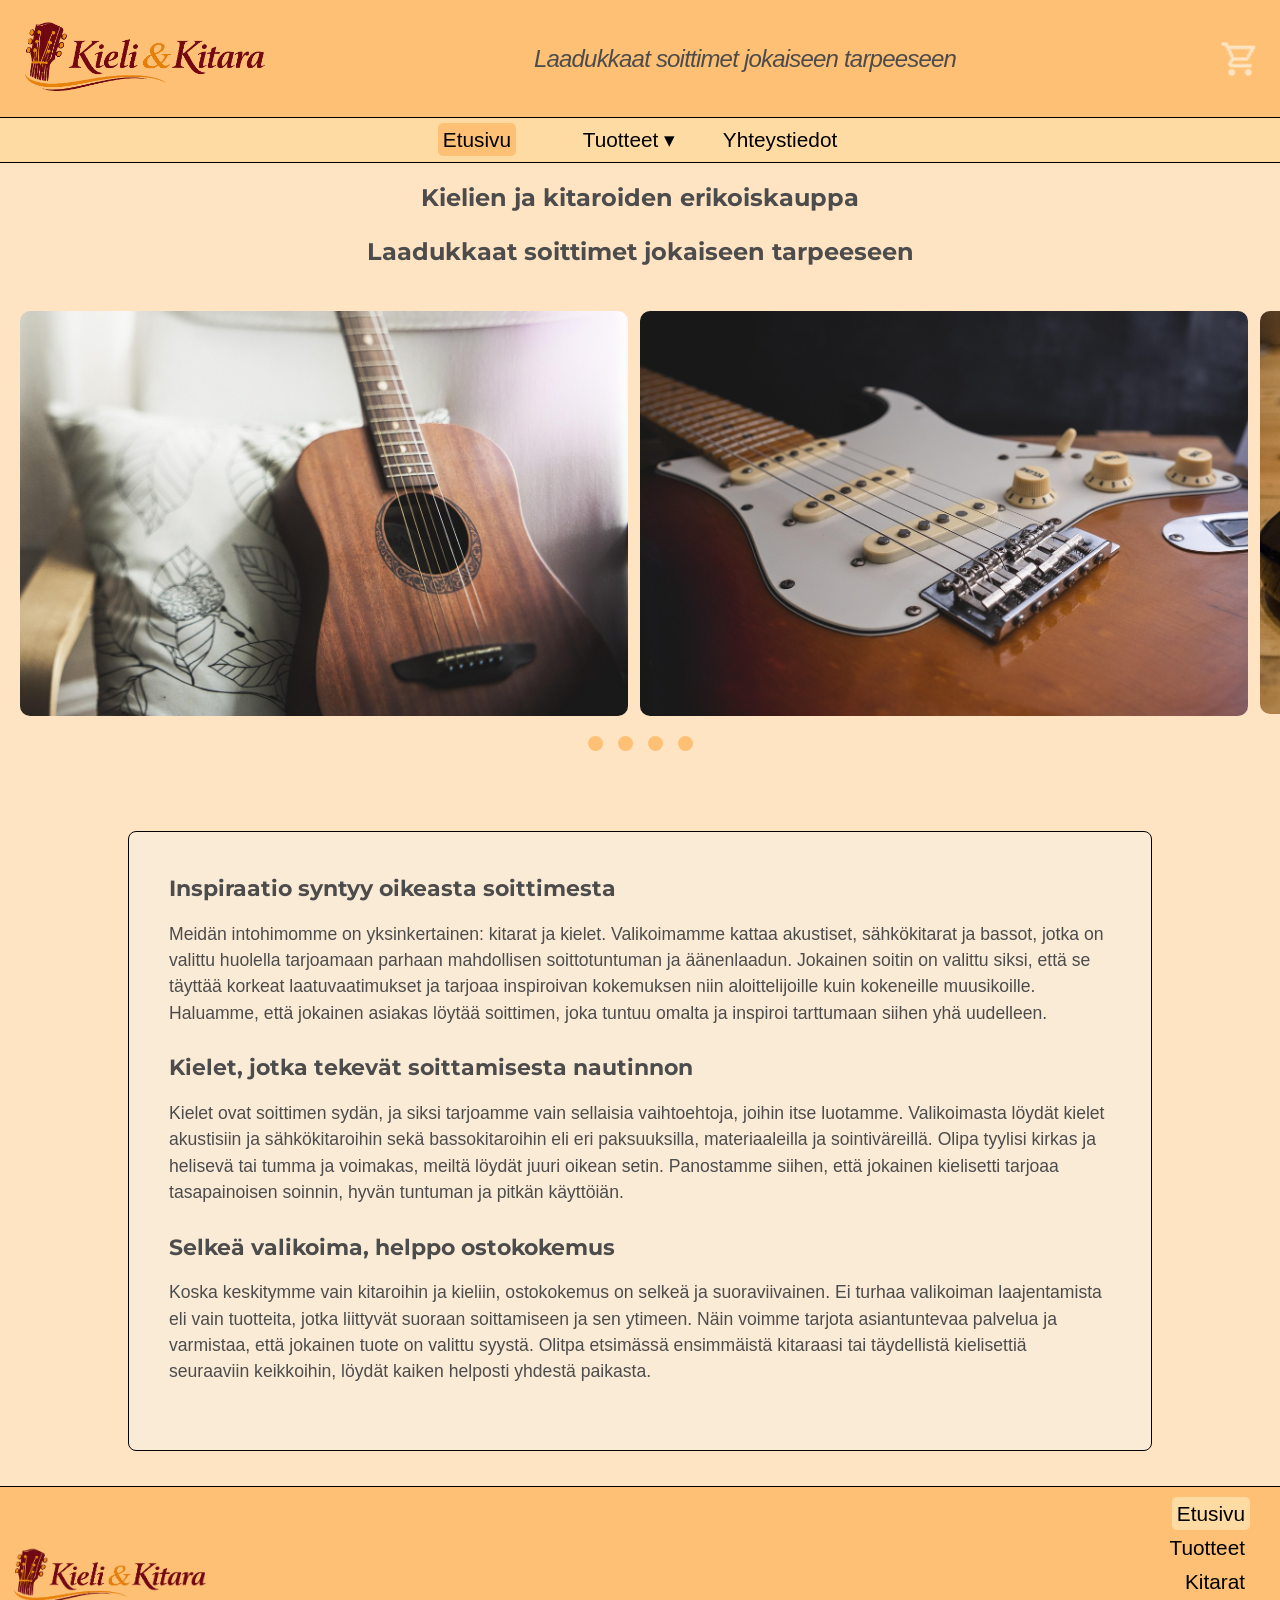
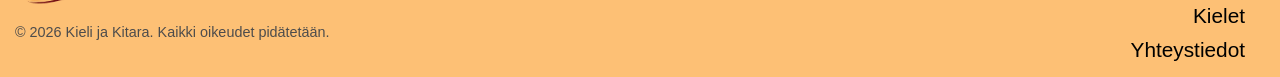
==== index.html @ bd0c3da6 "Lisätty ostoskorin kuva" ====
<!DOCTYPE html>
<html lang="fi">

<head>
    <meta charset="UTF-8">
    <meta name="viewport" content="width=device-width, initial-scale=1.0">
    <link href="css/styles.css" rel="stylesheet">
    <link href="https://fonts.googleapis.com/css2?family=Montserrat:ital,wght@0,100..900;1,100..900&display=swap"
        rel="stylesheet">
    <link rel="icon" href="images/favicon.ico" type="images/svg+xml">
    <title>Tervetuloa Kieli ja Kitara verkkokauppaan!</title>
</head>

<body>
    <div class="container">

        <!-- HEADER-->
        <header class="header">
            <a href="index.html">
                <img class="logo" src="images/logo.png" alt="logossa virityskoneisto sekä teksti kieli ja kitara">
            </a>
            <p class="logo-txt">Laadukkaat soittimet jokaiseen tarpeeseen</p>

            <!-- OSTOSKORIN KUVA -->
            <a href="#" class="cart-btn">
                <img src="images/shoppingCart.png" alt="Ostoskärryjen kuva" width="50px" height="50px">
            </a>

        </header>

        <!-- NAVIGATION-->
        <nav class="nav">
            <ul>
                <li><a href="index.html" class="active">Etusivu</a></li>

                <!-- DROPDOWN VALIKKO-->
                <li class="dropdown">
                    <a href="tuotteet.html">Tuotteet &#9662;</a>

                    <ul class="dropdown-menu">
                        <li><a href="kitarat.html">Kitarat</a></li>
                        <li><a href="kielet.html">Kielet</a></li>
                    </ul>
                </li>
                <!-- DROPDOWN VALIKKO PÄÄTTYY-->

                <li><a href="yhteys.html">Yhteystiedot</a></li>
            </ul>
        </nav>

        <!-- SISÄLTÖALUE-->
        <main class="main">
            <section class="otsikot"> <!--Tervehdys teksti-->
                <h1>Kielien ja kitaroiden erikoiskauppa</h1>
                <h2>Laadukkaat soittimet jokaiseen tarpeeseen</h2>
            </section>

            <!-- KARUSELLI -->
            <section class="carousel-container">

                <input type="radio" name="slider" id="slide1" checked>
                <input type="radio" name="slider" id="slide2">
                <input type="radio" name="slider" id="slide3">
                <input type="radio" name="slider" id="slide4">

                <div class="carousel">
                    <figure class="carousel-card">
                        <img src="images/acoustic.jpg" alt="Akustinen kitara">
                    </figure>

                    <figure class="carousel-card">
                        <img src="images/electric.jpg" alt="Sähkökitara">
                    </figure>

                    <figure class="carousel-card">
                        <img src="images/bass.jpg" alt="Bassokitara">
                    </figure>

                    <figure class="carousel-card">
                        <img src="images/electric2.jpg" alt="Bassokitara">
                    </figure>

                    <figure class="carousel-card">
                        <img src="images/electric3.jpg" alt="Bassokitara">
                    </figure>
                </div>

                <nav class="carousel-nav">
                    <label for="slide1"></label>
                    <label for="slide2"></label>
                    <label for="slide3"></label>
                    <label for="slide4"></label>
                </nav>

            </section>
            <!-- KARUSELLI PÄÄTTYY -->


            <article class="tekstit">
                <h3>Inspiraatio syntyy oikeasta soittimesta</h3>
                <p>
                    Meidän intohimomme on yksinkertainen: kitarat ja kielet. Valikoimamme kattaa akustiset, sähkökitarat
                    ja
                    bassot, jotka on valittu huolella tarjoamaan parhaan mahdollisen soittotuntuman ja äänenlaadun.
                    Jokainen
                    soitin on valittu siksi, että se täyttää korkeat laatuvaatimukset ja tarjoaa inspiroivan kokemuksen
                    niin
                    aloittelijoille kuin kokeneille muusikoille. Haluamme, että jokainen asiakas löytää soittimen, joka
                    tuntuu omalta ja
                    inspiroi tarttumaan siihen yhä uudelleen.
                </p>
                <h3>Kielet, jotka tekevät soittamisesta nautinnon</h3>
                <p>Kielet ovat soittimen sydän, ja siksi tarjoamme vain sellaisia vaihtoehtoja, joihin itse luotamme.
                    Valikoimasta löydät kielet akustisiin ja sähkökitaroihin sekä bassokitaroihin eli eri paksuuksilla,
                    materiaaleilla ja
                    sointiväreillä. Olipa tyylisi kirkas ja helisevä tai tumma ja voimakas, meiltä löydät juuri oikean
                    setin. Panostamme siihen, että jokainen kielisetti tarjoaa tasapainoisen soinnin, hyvän tuntuman ja
                    pitkän
                    käyttöiän.
                </p>
                <h3>Selkeä valikoima, helppo ostokokemus</h3>
                <p> Koska keskitymme vain kitaroihin ja kieliin, ostokokemus on selkeä ja suoraviivainen. Ei turhaa
                    valikoiman
                    laajentamista eli vain tuotteita, jotka liittyvät suoraan soittamiseen ja sen ytimeen. Näin voimme
                    tarjota
                    asiantuntevaa palvelua ja varmistaa, että jokainen tuote on valittu syystä. Olitpa etsimässä
                    ensimmäistä
                    kitaraasi tai täydellistä kielisettiä seuraaviin keikkoihin, löydät kaiken helposti yhdestä
                    paikasta.
                </p>
            </article>
            <!-- TEKSTISISÄLTÖ PÄÄTTYY -->

        </main>

        <!-- FOOTERI -->
        <footer class="footer"> <!--Footeri-->
            <div class="footer-left">
                <a href="index.html">
                    <img class="footer-logo" src="images/logo.png"
                        alt="logossa virityskoneisto sekä teksti kieli ja kitara">
                </a>
                <p class="copyright">© 2026 Kieli ja Kitara. Kaikki oikeudet pidätetään.</p>
            </div>

            <!-- NAVIGOINTI -->
            <nav class="footer-nav"> <!--Navigointi linkit-->
                <ul>
                    <li><a href="index.html" class="active">Etusivu</a></li>
                    <li><a href="tuotteet.html">Tuotteet</a></li>
                    <li><a href="kitarat.html">Kitarat</a></li>
                    <li><a href="kielet.html">Kielet</a></li>
                    <li><a href="yhteys.html">Yhteystiedot</a></li>
                </ul>
            </nav>
        </footer>
        <!-- FOOTERI PÄÄTTYY-->

    </div>
</body>

</html>
---- css/styles.css ----
/*====================*/
/* PERUSASETUKSET     */
/*====================*/

/* Nollataan selaimen oletusmarginaalit ja täytteet
   sekä otetaan käyttöön border-box */
* {
    box-sizing: border-box;
    margin: 0;
    padding: 0;

    /*SISÄLLÖN YLIVUODON DEBUGGAUS ALLA*/
    /*outline: 1px solid red;*/
}

/* Sivuston yleiset fontti- ja väriasetukset */
body {
    font-family: Arial, Helvetica, sans-serif;
    background-color: bisque;
    color: rgb(77, 76, 76);

}

/*====================*/
/* CONTAINER          */
/*====================*/

/* Sivun pääasettelu Gridillä */
.container {
    background-color: bisque;
    width: 100%;
    max-width: 100%;
    margin: 0;
    padding: 0;

    /* Header, navigaatio, sisältö ja footer */
    display: grid;
    grid-template-columns: 1fr;
    grid-template-rows: auto auto 1fr auto;
    grid-template-areas:
        "header"
        "nav"
        "main"
        "footer";
    min-height: 100vh;
    /* Sivu täyttää vähintään koko selainikkunan korkeuden */
}


/*====================*/
/* HEADER             */
/*====================*/

/* Headerin sisältö jaetaan kolmeen osaan:
   logo, otsikko ja mahdollinen oikean reunan sisältö */
.header {
    grid-area: header;
    /*GRID AREA NAME*/
    display: grid;
    grid-template-columns: auto 1fr auto;
    align-items: center;
    padding: 20px;
    background-color: rgb(253, 192, 117);
    border-bottom: 1px solid black;
    gap: 20px;
}


/* Logon koko mukautuu näytön mukaan */
.logo {
    width: 100%;
    max-width: 250px;
    height: auto;
}

/* Headerin logotekstin ulkoasu */
.logo-txt {
    font-size: 1.5rem;
    font-style: italic;
    letter-spacing: -0.05rem;
    color: rgb(77, 76, 76);
    text-decoration: none;
    text-align: center;
}

/* Ostoskori */
.cart-btn{
    justify-self: end;
}

/* Kuvan asetukset */
.cart-btn img{
    width: 40px;
    height: auto;
    display: block;
}

/* Hover toiminto kuvalle */
.cart-btn:hover img{
    transform: scale(1.1);
}


/*====================*/
/* NAVIGAATIO         */
/*====================*/

/* Sivuston päävalikko */
.nav {
    grid-area: nav;
    /*GRID AREA NAME*/
    background-color: rgb(255, 219, 164);
    border-bottom: 1px solid black;
    padding: 10px 0;
    margin-bottom: 20px;
}

/* Linkit järjestetään automaattisesti näytön leveyden mukaan */
.nav>ul {
    display: grid;
    grid-template-columns: repeat(auto-fit, minmax(120px, auto));
    gap: 20px;
    list-style: none;
    justify-content: center;
}

/* Linkkien perusmuotoilu */
.nav a {
    color: black;
    text-decoration: none;
    font-size: 1.3rem;
    padding: 5px;
}

/* Linkin hover-efekti */
.nav a:hover {
    background-color: rgb(253, 192, 117);
    color: black;
}

/* Korostaa aktiivisen sivun valikossa */
nav a.active {
    background-color: rgb(253, 192, 117);
    border-radius: 5px;
}



/*====================*/
/* DROPDOWN-VALIKKO   */
/*====================*/

/* Toimii alasvetovalikon ankkurielementtinä */
.dropdown {
    position: relative;
}

/* Alasvetovalikko on oletuksena piilotettu */
.dropdown-menu {
    display: none;
    position: absolute;
    top: 100%;
    left: 0;
    min-width: 150px;
    background-color: rgb(255, 219, 164);
    padding: 0;
    z-index: 1000;
}

/* Näytetään valikko hiiren ollessa päävalikon kohdalla */
.dropdown:hover .dropdown-menu {
    display: block;
}

/* Poistetaan listamerkit */
.dropdown-menu li {
    list-style: none;
}

/* Pudotusvalikon linkit */
.dropdown-menu a {
    display: block;
    padding: 10px;
}

/* Hover-efekti pudotusvalikon linkeille */
.dropdown-menu a:hover {
    background-color: rgb(253, 192, 117);
    color: black;
}


/*====================*/
/* OTSIKOT            */
/*====================*/

h1 {
    margin-bottom: 25px;
    font-family: "Montserrat", sans-serif;
}

h2 {
    margin-bottom: 25px;
    font-family: "Montserrat", sans-serif;
}

h3 {
    margin-bottom: 15px;
    font-family: "Montserrat", sans-serif;
}

/*====================*/
/* KARUSELLI          */
/*====================*/

/* Karusellin ulompi säiliö */
.carousel-container {
    position: relative;
    width: 100%;
    overflow: hidden;
    margin-bottom: 60px;
    padding: 20px;
}

/* Piilotetaan radionapit */
.carousel-container input {
    display: none;
}

/* Karusellin kuvat asetellaan vierekkäin. Tässä käytössä Flex*/
.carousel {
    display: flex;
    width: 250%;
    transition: transform 0.5s ease;
}

/* Yksittäinen karusellikortti */
.carousel-card {
    width: 20%;
    flex-shrink: 0;
}

/* Karusellin kuvat */
.carousel-card img {
    width: 98%;
    display: block;
    border-radius: 10px;
}

/* Kuvanvaihto radionappien avulla */
#slide1:checked~.carousel {
    transform: translateX(0%);
}

#slide2:checked~.carousel {
    transform: translateX(-20%);
}

#slide3:checked~.carousel {
    transform: translateX(-40%);
}

#slide4:checked~.carousel {
    transform: translateX(-60%);
}

/* Karusellin navigointipisteet */
.carousel-nav {
    display: flex;
    justify-content: center;
    gap: 15px;
    margin-top: 20px;
}

/* Navigointipainikkeet */
.carousel-nav label {
    width: 15px;
    height: 15px;
    border-radius: 50%;
    background: rgb(253, 192, 117);
    cursor: pointer;
    transition: 0.3s;
}

/* Hover-efekti navigointipisteille */
.carousel-nav label:hover {
    background: orange;
    transform: scale(1.2);
}




/*====================*/
/* SISÄLTÖTEKSTIT     */
/*====================*/

/* Keskittää otsikot */
.otsikot {
    text-align: center;
}

/* Tekstisisällön laatikko */
.tekstit {
    text-align: left;
    width: fit-content;
    margin-bottom: 10px;
    background-color: antiquewhite;
    padding: 40px;
    line-height: 1.5;
    font-size: 1.2rem;
    border: 1px solid black;
    border-radius: 8px;
    word-wrap: break-word;
    /* Estää tekstin ylivuodon */
}

/* Kappaleiden muotoilu */
.tekstit p {
    text-align: left;
    font-size: 1.1rem;
    margin-bottom: 25px;

}

/* Rajataan artikkelin leveys */
article {
    max-width: 80%;
    margin: 0 auto;
}

/*====================*/
/* TUOTEKORTIT        */
/*====================*/

/* Tuotekorttien containeri */
.card-container {
    display: grid;
    grid-template-columns: repeat(auto-fit, minmax(250px, 1fr));
    gap: 20px;
    padding: 20px;
}

/* Poistetaan linkkien oletustyyli */
.card-container a {
    text-decoration: none;
    color: inherit;
    text-align: center;
}

/* Yksittäinen tuotekortti */
.product-card {
    display: grid;
    grid-template-rows: 220px 1fr;
    background-color: rgb(253, 251, 241);
    border-radius: 15px;
    overflow: hidden;
    box-shadow: 0 6px 20px rgba(0, 0, 0, 0.08);
    transition: transform 0.2s ease, box-shadow 0.2s ease;
}

/* Tuotekortin kuva */
.product-card img {
    width: 100%;
    height: 220px;
    object-fit: cover;
    margin-top: 5px;
    padding: 5px;
    border-radius: 15px;
}

/* Tuotekortin hover */
.product-card:hover {
    transform: translateY(-5px);
    box-shadow: 0 12px 30px rgba(0, 0, 0, 0.12);
}

/* Tuotekortin sisältö */
.card-content {
    display: grid;
    grid-template-rows: auto 1fr auto auto;
    padding: 15px;
    gap: 12px;
}

/* Tuotekortin otsikko */
.card-content h3 {
    font-size: 1.3rem;
    margin: 0;
}

/* Kortin tekstisisältö */
.card-content p {
    font-size: 1.2rem;
    margin: 0;
    line-height: 1.6;
}

/* Tuotekortin hinta */
.price {
    font-size: 1.3rem;
    font-weight: bold;
    margin-top: 15px;
    color: rgb(177, 0, 0);
    text-align: center;
}

/* Painikkeen muotoilu */
.button {
    padding: 10px;
    margin: 10px;
    background-color: rgb(253, 192, 117);
    border-radius: 5px;
    text-decoration: none;
    color: black;
    text-align: center;
    font-weight: bold;
    transition: background-color 0.2s;
}

/* Painikkeen hover-efekti */
.button:hover {
    background-color: rgb(255, 219, 164);
}

/*====================*/
/* TUOTESIVUN KORTIT  */
/*====================*/

/* Kategoriakorttien containeri */
.products-page-container {
    display: grid;
    grid-template-columns: repeat(auto-fit, minmax(250px, 2fr));
    justify-content: center;
    gap: 20px;
    padding: 20px;
}

/* Containerin linkityksen muotoilu*/
.products-page-container a {
    display: block;
    width: 100%;
    background-color: rgb(255, 219, 164);
    text-decoration: none;
    color: inherit;
    text-align: center;
}

/* Mahdollistaa otsikon sijoittamisen kuvan päälle */
.products-page-card {
    position: relative;
    display: block;
    width: 100%;
    overflow: hidden;
    border-radius: 15px;
    text-decoration: none;
}

/* Kategoriakortin kuva */
.products-page-card img {
    display: block;
    width: 100%;
    height: auto;
    object-fit: cover;
    transition: transform 0.2s ease, box-shadow 0.2s ease;
}

/* Kategorian nimi kuvan päällä */
.products-page-card h3 {
    position: absolute;
    top: 5%;
    left: 5%;

    margin: 0;
    padding: 10px 20px;

    color: white;
    font-size: 2rem;
    font-weight: bold;

    background-color: rgba(0, 0, 0, 0.5);
    border-radius: 15px;
}

/* Hover-efekti kategoriakortille */
.products-page-card:hover {
    transform: translateY(-5px);
    box-shadow: 0 12px 30px rgba(0, 0, 0, 0.12);
    cursor: pointer;
}

/*====================*/
/* KIELISIVU          */
/*====================*/

/* Kielilistan asettelu */
.kielilista ul {
    list-style: none;
    padding: 10px;
    display: grid;
    gap: 10px;
}

/* Kielisivun muotoilu */
.kielilista {
    background: #f7f7f7;
    padding: 20px;
    margin: 10px;
    border-radius: 10px;
    box-shadow: 5px 5px rgba(0, 0, 0, 0.1);
}

/* Kielten otsikot listassa */
.kielilista li strong {
    display: block;
    font-size: 1.1rem;
    margin-bottom: 10px;
}

/*====================*/
/* FOOTER             */
/*====================*/

/* Footer jakautuu kahteen osaan:
   vasen puoli sisältää logon ja copyrightin,
   oikea puoli navigointilinkit */
.footer {
    grid-area: footer;
    display: grid;
    grid-template-columns: auto 1fr;

    align-items: start;
    padding: 10px 10px;
    margin-top: 25px;

    background-color: rgb(253, 192, 117);
    border-top: 1px solid black;
}

/* Footerin vasen osio */
.footer-left {
    display: grid;
    grid-auto-flow: row;
    justify-items: start;
    gap: 5px;
}

/* Footerin logo */
.footer-logo {
    max-width: 200px;
    height: auto;
    margin-top: 50px;
    margin-bottom: 5px;
}

/* Tekijänoikeusteksti */
.copyright {
    font-size: 0.9rem;
    margin: 5px;
}

/* Footerin navigaatioalue */
.footer-nav {
    justify-self: end;
}

/* Footerin linkit näytetään allekkain */
.footer-nav ul {
    display: grid;
    grid-auto-flow: row;
    gap: 10px;
    margin-right: 15px;
    padding: 5px;
    list-style: none;
    justify-items: end;
}

/* Footerin linkkien muotoilu */
.footer-nav a {
    color: black;
    text-decoration: none;
    font-size: 1.3rem;
    padding: 5px;
    border-radius: 5px;
}

/* Hover-efekti footerin linkeille */
.footer-nav a:hover {
    background-color: rgb(255, 219, 164);
    color: black;
}

/* Korostaa aktiivisen sivun footerissa */
.footer-nav a.active {
    background-color: rgb(255, 219, 164);
    border-radius: 5px;
}
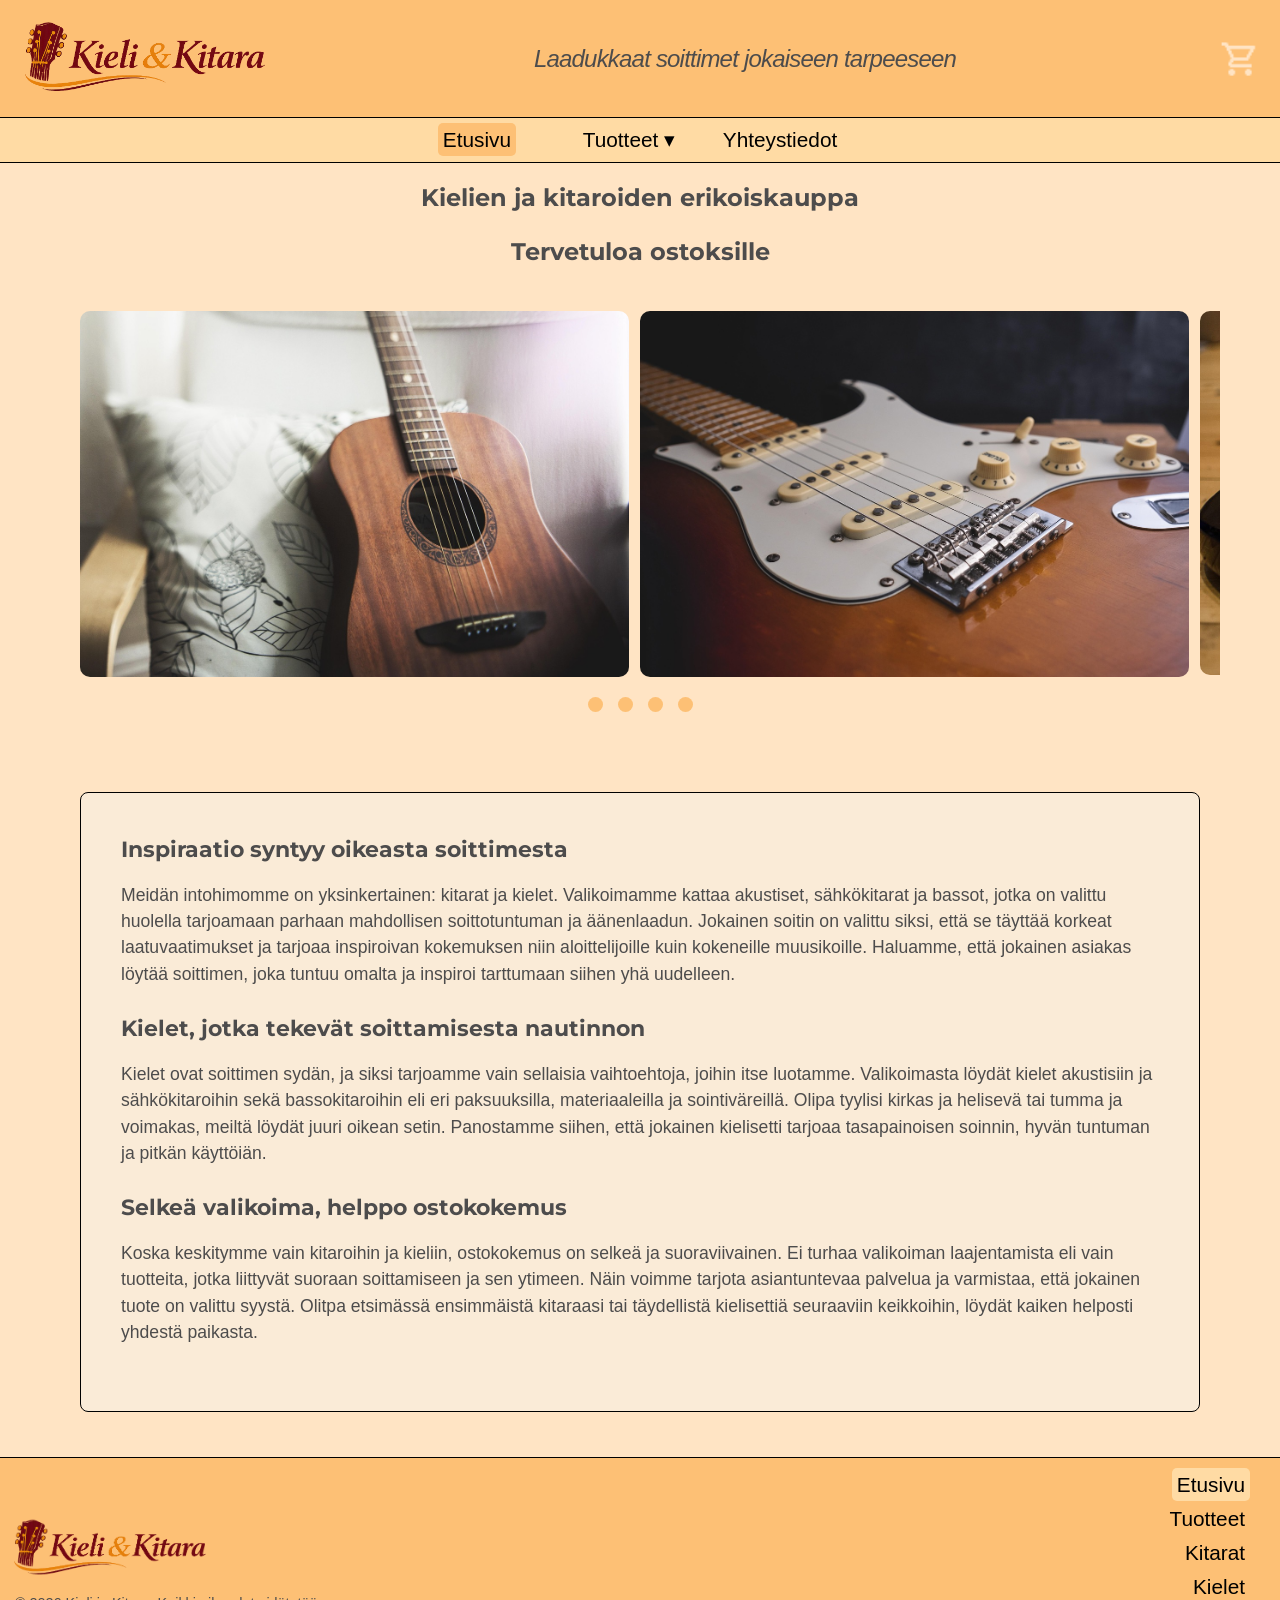
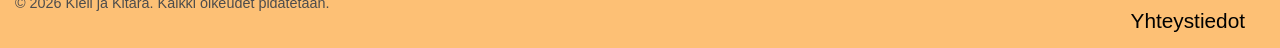
==== commit c6ac0faa: "Korjattu leveydestä tulleen palautteen mukaiseksi" ====
--- a/index.html
+++ b/index.html
@@ -14,26 +14,30 @@
 <body>
     <div class="container">
 
-        <!-- HEADER-->
+        <!-- HEADER ALKAA -->
         <header class="header">
             <a href="index.html">
                 <img class="logo" src="images/logo.png" alt="logossa virityskoneisto sekä teksti kieli ja kitara">
             </a>
+
+            <!-- HEADER TEKSTI -->
             <p class="logo-txt">Laadukkaat soittimet jokaiseen tarpeeseen</p>
 
             <!-- OSTOSKORIN KUVA -->
             <a href="#" class="cart-btn">
                 <img src="images/shoppingCart.png" alt="Ostoskärryjen kuva" width="50px" height="50px">
             </a>
+        </header>
+        <!-- HEADER LOPPUU -->
 
-        </header>
+        <!-- NAVIGATION ALKAA -->
+        <nav class="nav">
 
-        <!-- NAVIGATION-->
-        <nav class="nav">
+            <!-- LINKIT -->
             <ul>
                 <li><a href="index.html" class="active">Etusivu</a></li>
 
-                <!-- DROPDOWN VALIKKO-->
+                <!-- DROPDOWN VALIKKO -->
                 <li class="dropdown">
                     <a href="tuotteet.html">Tuotteet &#9662;</a>
 
@@ -47,22 +51,27 @@
                 <li><a href="yhteys.html">Yhteystiedot</a></li>
             </ul>
         </nav>
+        <!-- NAVIGOINTI LOPPUU -->
 
         <!-- SISÄLTÖALUE-->
         <main class="main">
-            <section class="otsikot"> <!--Tervehdys teksti-->
+
+            <!-- OTSIKOT -->
+            <section class="otsikot">
                 <h1>Kielien ja kitaroiden erikoiskauppa</h1>
-                <h2>Laadukkaat soittimet jokaiseen tarpeeseen</h2>
+                <h2>Tervetuloa ostoksille</h2>
             </section>
 
             <!-- KARUSELLI -->
             <section class="carousel-container">
 
+                <!-- NAVIGOINTI PAINIKKEET TOIMINTO -->
                 <input type="radio" name="slider" id="slide1" checked>
                 <input type="radio" name="slider" id="slide2">
                 <input type="radio" name="slider" id="slide3">
                 <input type="radio" name="slider" id="slide4">
 
+                <!-- KARUSELLI -->
                 <div class="carousel">
                     <figure class="carousel-card">
                         <img src="images/acoustic.jpg" alt="Akustinen kitara">
@@ -77,14 +86,15 @@
                     </figure>
 
                     <figure class="carousel-card">
-                        <img src="images/electric2.jpg" alt="Bassokitara">
+                        <img src="images/electric2.jpg" alt="Sähkökitara">
                     </figure>
 
                     <figure class="carousel-card">
-                        <img src="images/electric3.jpg" alt="Bassokitara">
+                        <img src="images/electric3.jpg" alt="Sähkökitara">
                     </figure>
                 </div>
 
+                <!-- NAVIGOINTI PAINIKKEET -->
                 <nav class="carousel-nav">
                     <label for="slide1"></label>
                     <label for="slide2"></label>
@@ -95,7 +105,7 @@
             </section>
             <!-- KARUSELLI PÄÄTTYY -->
 
-
+            <!-- TEKSTISISÄLTÖ ALKAA -->
             <article class="tekstit">
                 <h3>Inspiraatio syntyy oikeasta soittimesta</h3>
                 <p>
@@ -133,18 +143,19 @@
 
         </main>
 
-        <!-- FOOTERI -->
-        <footer class="footer"> <!--Footeri-->
+        <!-- FOOTERI ALKAA -->
+        <footer class="footer">
             <div class="footer-left">
                 <a href="index.html">
                     <img class="footer-logo" src="images/logo.png"
                         alt="logossa virityskoneisto sekä teksti kieli ja kitara">
                 </a>
+                <!-- COPYRIGHT TEKSTI-->
                 <p class="copyright">© 2026 Kieli ja Kitara. Kaikki oikeudet pidätetään.</p>
             </div>
 
-            <!-- NAVIGOINTI -->
-            <nav class="footer-nav"> <!--Navigointi linkit-->
+            <!-- NAVIGOINTI LINKIT -->
+            <nav class="footer-nav">
                 <ul>
                     <li><a href="index.html" class="active">Etusivu</a></li>
                     <li><a href="tuotteet.html">Tuotteet</a></li>
@@ -155,7 +166,6 @@
             </nav>
         </footer>
         <!-- FOOTERI PÄÄTTYY-->
-
     </div>
 </body>
 
--- a/css/styles.css
+++ b/css/styles.css
@@ -44,6 +44,13 @@
         "footer";
     min-height: 100vh;
     /* Sivu täyttää vähintään koko selainikkunan korkeuden */
+}
+
+main {
+    width: 100%;
+    max-width: 1200px;
+    margin: 0 auto;
+    padding: 0 20px;
 }
 
 
@@ -303,8 +310,7 @@
 /* Tekstisisällön laatikko */
 .tekstit {
     text-align: left;
-    width: fit-content;
-    margin-bottom: 10px;
+    margin: 20px;
     background-color: antiquewhite;
     padding: 40px;
     line-height: 1.5;
@@ -325,7 +331,6 @@
 
 /* Rajataan artikkelin leveys */
 article {
-    max-width: 80%;
     margin: 0 auto;
 }
 
@@ -439,7 +444,6 @@
 /* Containerin linkityksen muotoilu*/
 .products-page-container a {
     display: block;
-    width: 100%;
     background-color: rgb(255, 219, 164);
     text-decoration: none;
     color: inherit;
@@ -450,7 +454,6 @@
 .products-page-card {
     position: relative;
     display: block;
-    width: 100%;
     overflow: hidden;
     border-radius: 15px;
     text-decoration: none;
@@ -505,7 +508,6 @@
 .kielilista {
     background: #f7f7f7;
     padding: 20px;
-    margin: 10px;
     border-radius: 10px;
     box-shadow: 5px 5px rgba(0, 0, 0, 0.1);
 }
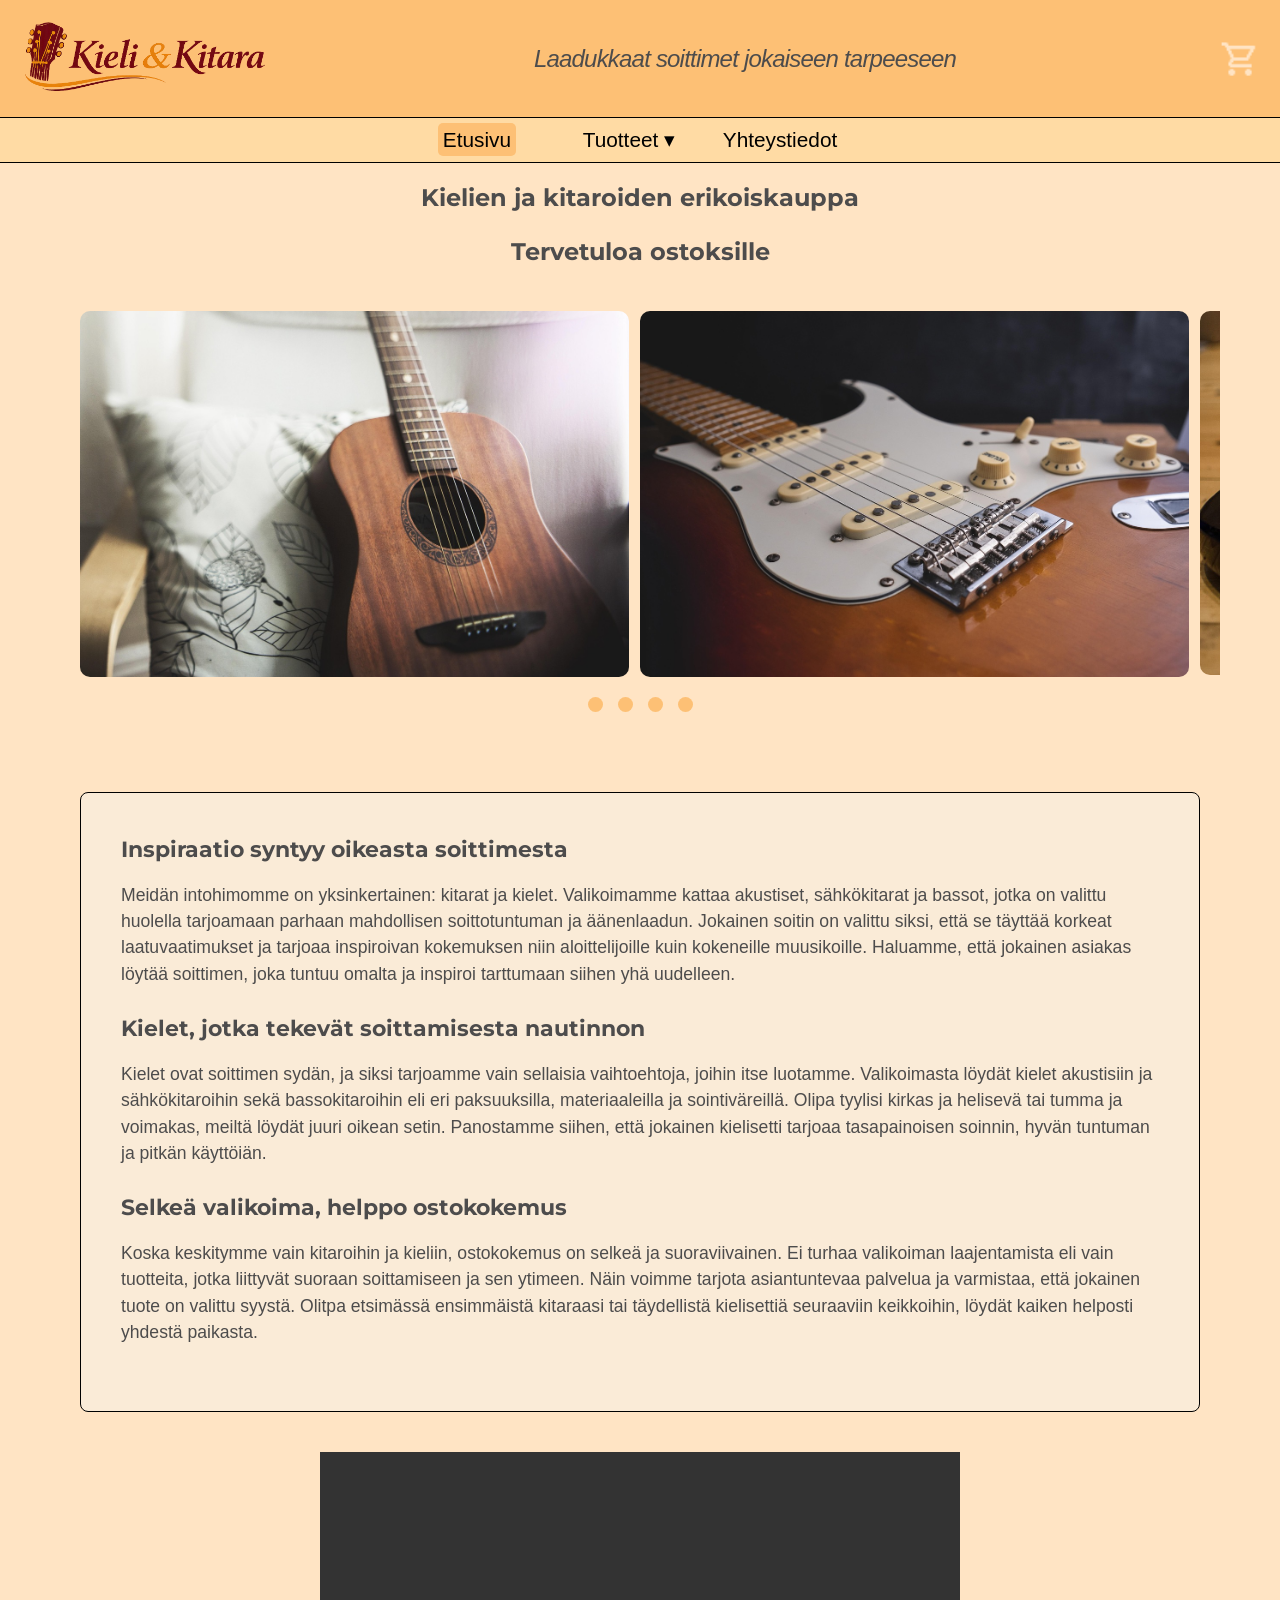
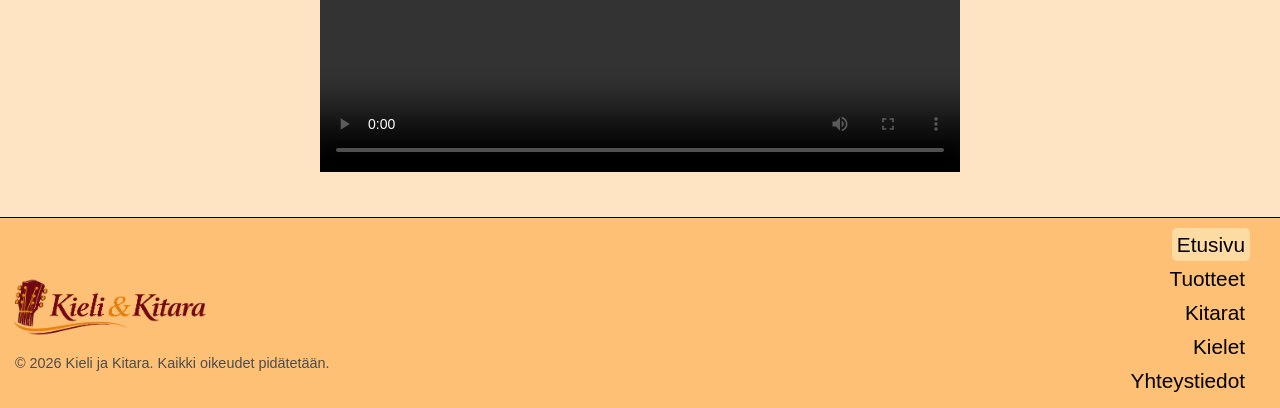
==== commit 3ce7673e: "Lisätty video etusivulle" ====
--- a/index.html
+++ b/index.html
@@ -141,6 +141,12 @@
             </article>
             <!-- TEKSTISISÄLTÖ PÄÄTTYY -->
 
+            <!-- VIDEO SISÄLTÖ -->
+            <section class="video">
+                <video controls preload="metadata" width="640" height="360">
+                    <source src="videos/guitar_video.mp4" type="video/mp4" width="640" height="360">
+                </video>
+            </section>
         </main>
 
         <!-- FOOTERI ALKAA -->
--- a/css/styles.css
+++ b/css/styles.css
@@ -335,6 +335,25 @@
 }
 
 /*====================*/
+/*      VIDEO         */
+/*====================*/
+
+/* Video containeri */
+.video {
+    display: grid;
+    grid-template-columns: 1fr;
+    justify-items: center;
+}
+
+/* Video sisältö */
+.video video{
+    width: 100%;
+    max-width: 640px;
+    height: auto;
+    margin: 20px;
+}
+
+/*====================*/
 /* TUOTEKORTIT        */
 /*====================*/
 
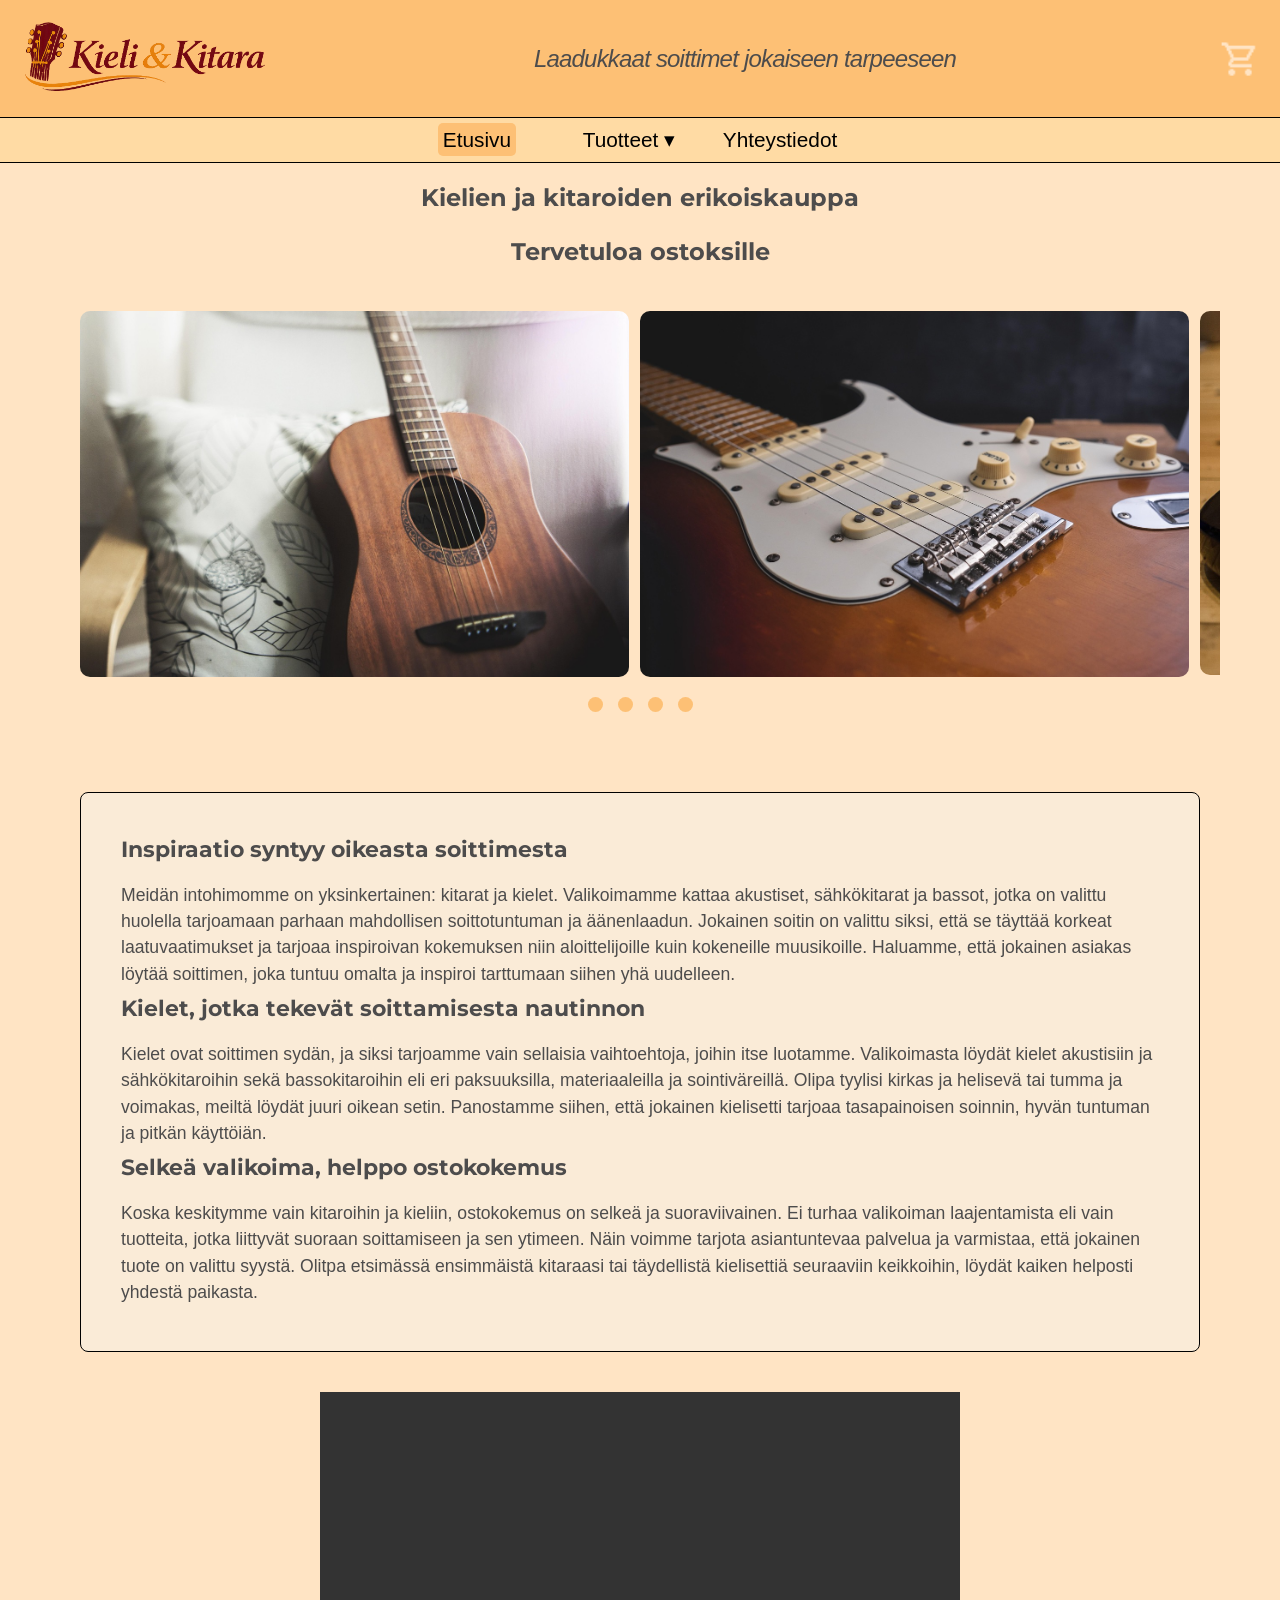
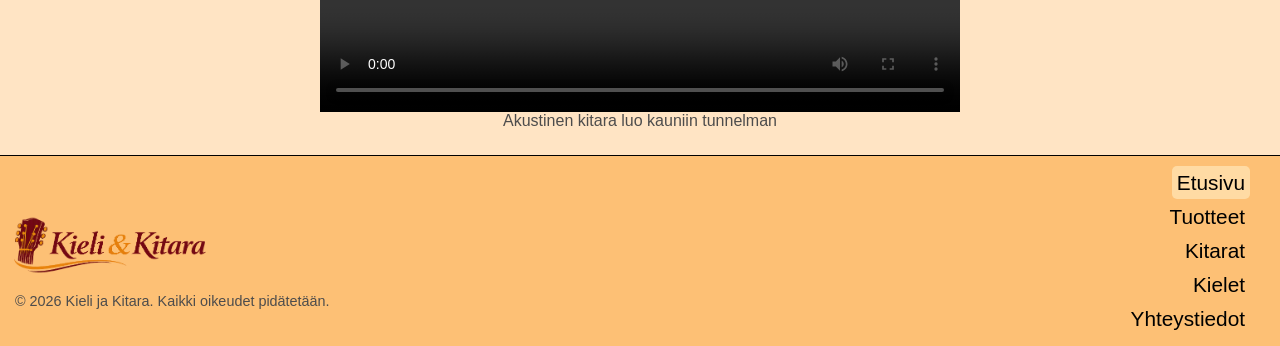
==== commit c582c390: "Kuvien koot ja alt tekstit" ====
--- a/index.html
+++ b/index.html
@@ -17,7 +17,7 @@
         <!-- HEADER ALKAA -->
         <header class="header">
             <a href="index.html">
-                <img class="logo" src="images/logo.png" alt="logossa virityskoneisto sekä teksti kieli ja kitara">
+                <img class="logo" src="images/logo.png" alt="Logossa virityskoneisto sekä teksti kieli ja kitara">
             </a>
 
             <!-- HEADER TEKSTI -->
@@ -74,23 +74,28 @@
                 <!-- KARUSELLI -->
                 <div class="carousel">
                     <figure class="carousel-card">
-                        <img src="images/acoustic.jpg" alt="Akustinen kitara">
+                        <img src="images/acoustic.jpg" alt="Akustinen kitara"
+                        width="640" height="360">
                     </figure>
 
                     <figure class="carousel-card">
-                        <img src="images/electric.jpg" alt="Sähkökitara">
+                        <img src="images/electric.jpg" alt="Sähkökitara" 
+                        width="640" height="360">
                     </figure>
 
                     <figure class="carousel-card">
-                        <img src="images/bass.jpg" alt="Bassokitara">
+                        <img src="images/bass.jpg" alt="Bassokitara" 
+                        width="640" height="360">
                     </figure>
 
                     <figure class="carousel-card">
-                        <img src="images/electric2.jpg" alt="Sähkökitara">
+                        <img src="images/electric2.jpg" alt="Sähkökitara" 
+                        width="640" height="360">
                     </figure>
 
                     <figure class="carousel-card">
-                        <img src="images/electric3.jpg" alt="Sähkökitara">
+                        <img src="images/electric3.jpg" alt="Sähkökitara" 
+                        width="640" height="360">
                     </figure>
                 </div>
 
@@ -146,7 +151,9 @@
                 <video controls preload="metadata" width="640" height="360">
                     <source src="videos/guitar_video.mp4" type="video/mp4" width="640" height="360">
                 </video>
+                <p>Akustinen kitara luo kauniin tunnelman</p>
             </section>
+            <!-- VIDEO SISÄLTÖ PÄÄTTYY -->
         </main>
 
         <!-- FOOTERI ALKAA -->
--- a/css/styles.css
+++ b/css/styles.css
@@ -250,6 +250,7 @@
 /* Karusellin kuvat */
 .carousel-card img {
     width: 98%;
+    height: auto;
     display: block;
     border-radius: 10px;
 }
@@ -318,15 +319,14 @@
     border: 1px solid black;
     border-radius: 8px;
     word-wrap: break-word;
-    /* Estää tekstin ylivuodon */
 }
 
 /* Kappaleiden muotoilu */
 .tekstit p {
     text-align: left;
     font-size: 1.1rem;
-    margin-bottom: 25px;
-
+    margin-bottom: 5px;
+    word-wrap: break-word;
 }
 
 /* Rajataan artikkelin leveys */
@@ -350,7 +350,7 @@
     width: 100%;
     max-width: 640px;
     height: auto;
-    margin: 20px;
+    margin-top: 20px;
 }
 
 /*====================*/
@@ -386,7 +386,7 @@
 /* Tuotekortin kuva */
 .product-card img {
     width: 100%;
-    height: 220px;
+    height: auto;
     object-fit: cover;
     margin-top: 5px;
     padding: 5px;
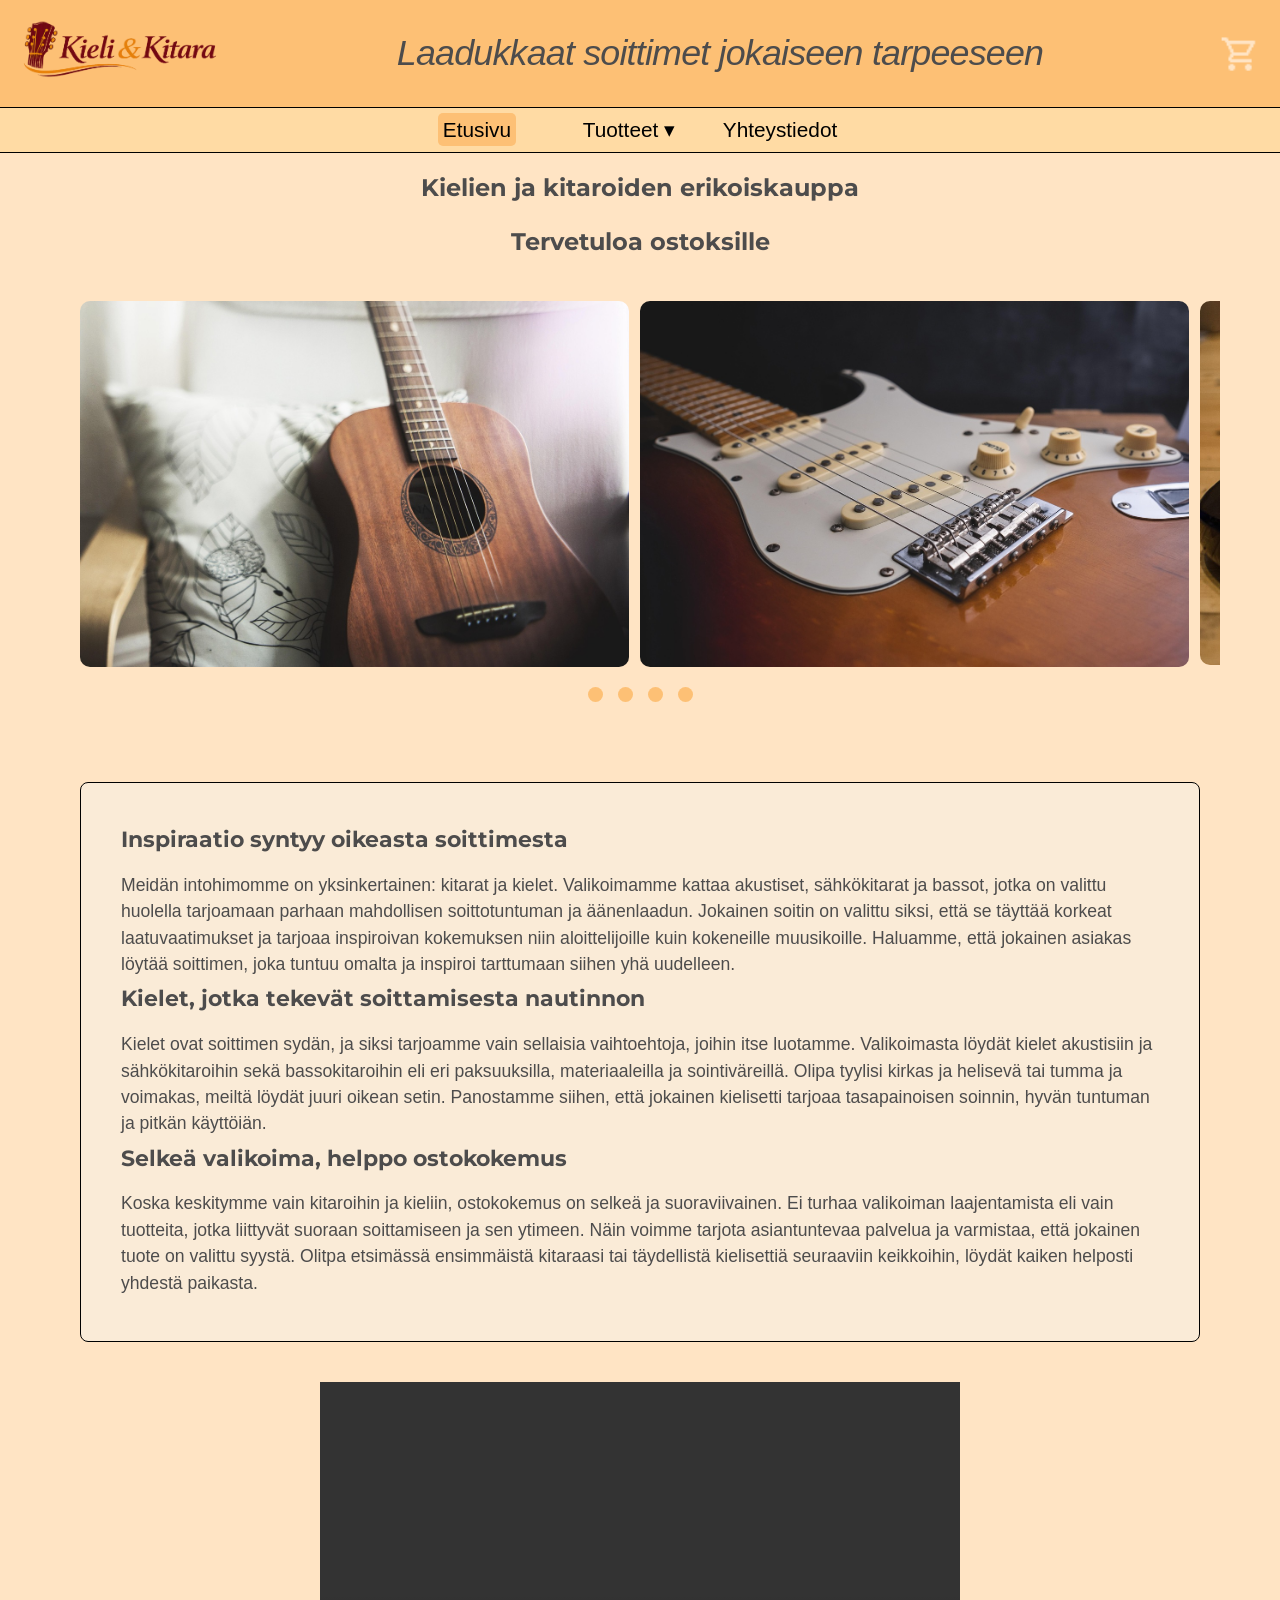
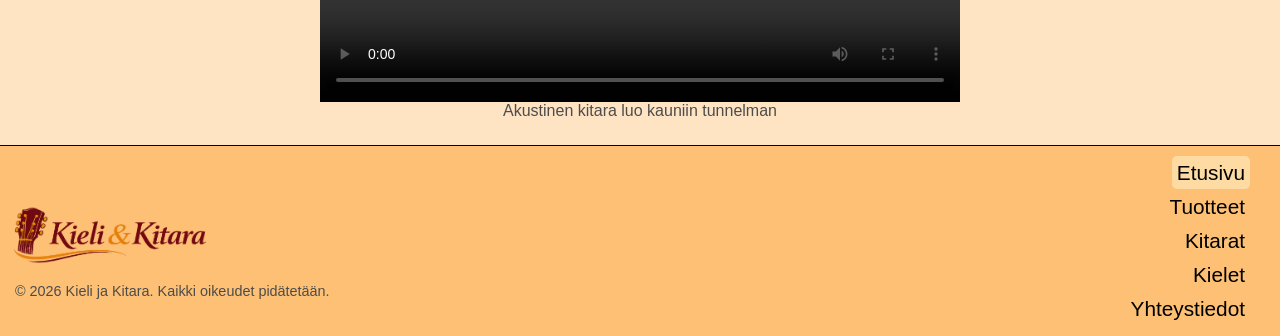
==== commit 3c799c1b: "Logojen koot merkitty" ====
--- a/index.html
+++ b/index.html
@@ -17,7 +17,8 @@
         <!-- HEADER ALKAA -->
         <header class="header">
             <a href="index.html">
-                <img class="logo" src="images/logo.png" alt="Logossa virityskoneisto sekä teksti kieli ja kitara">
+                <img class="logo" src="images/logo.png" alt="Logossa virityskoneisto sekä teksti kieli ja kitara"
+                width="200px" height="60px">
             </a>
 
             <!-- HEADER TEKSTI -->
@@ -161,7 +162,8 @@
             <div class="footer-left">
                 <a href="index.html">
                     <img class="footer-logo" src="images/logo.png"
-                        alt="logossa virityskoneisto sekä teksti kieli ja kitara">
+                        alt="logossa virityskoneisto sekä teksti kieli ja kitara" 
+                        width="200px" height="60px">
                 </a>
                 <!-- COPYRIGHT TEKSTI-->
                 <p class="copyright">© 2026 Kieli ja Kitara. Kaikki oikeudet pidätetään.</p>
--- a/css/styles.css
+++ b/css/styles.css
@@ -64,7 +64,7 @@
     grid-area: header;
     /*GRID AREA NAME*/
     display: grid;
-    grid-template-columns: auto 1fr auto;
+    grid-template-columns: auto auto auto;
     align-items: center;
     padding: 20px;
     background-color: rgb(253, 192, 117);
@@ -75,14 +75,14 @@
 
 /* Logon koko mukautuu näytön mukaan */
 .logo {
-    width: 100%;
-    max-width: 250px;
+    max-width: 200px;
     height: auto;
+    margin-bottom: 5px;
 }
 
 /* Headerin logotekstin ulkoasu */
 .logo-txt {
-    font-size: 1.5rem;
+    font-size: 2.8vw;
     font-style: italic;
     letter-spacing: -0.05rem;
     color: rgb(77, 76, 76);
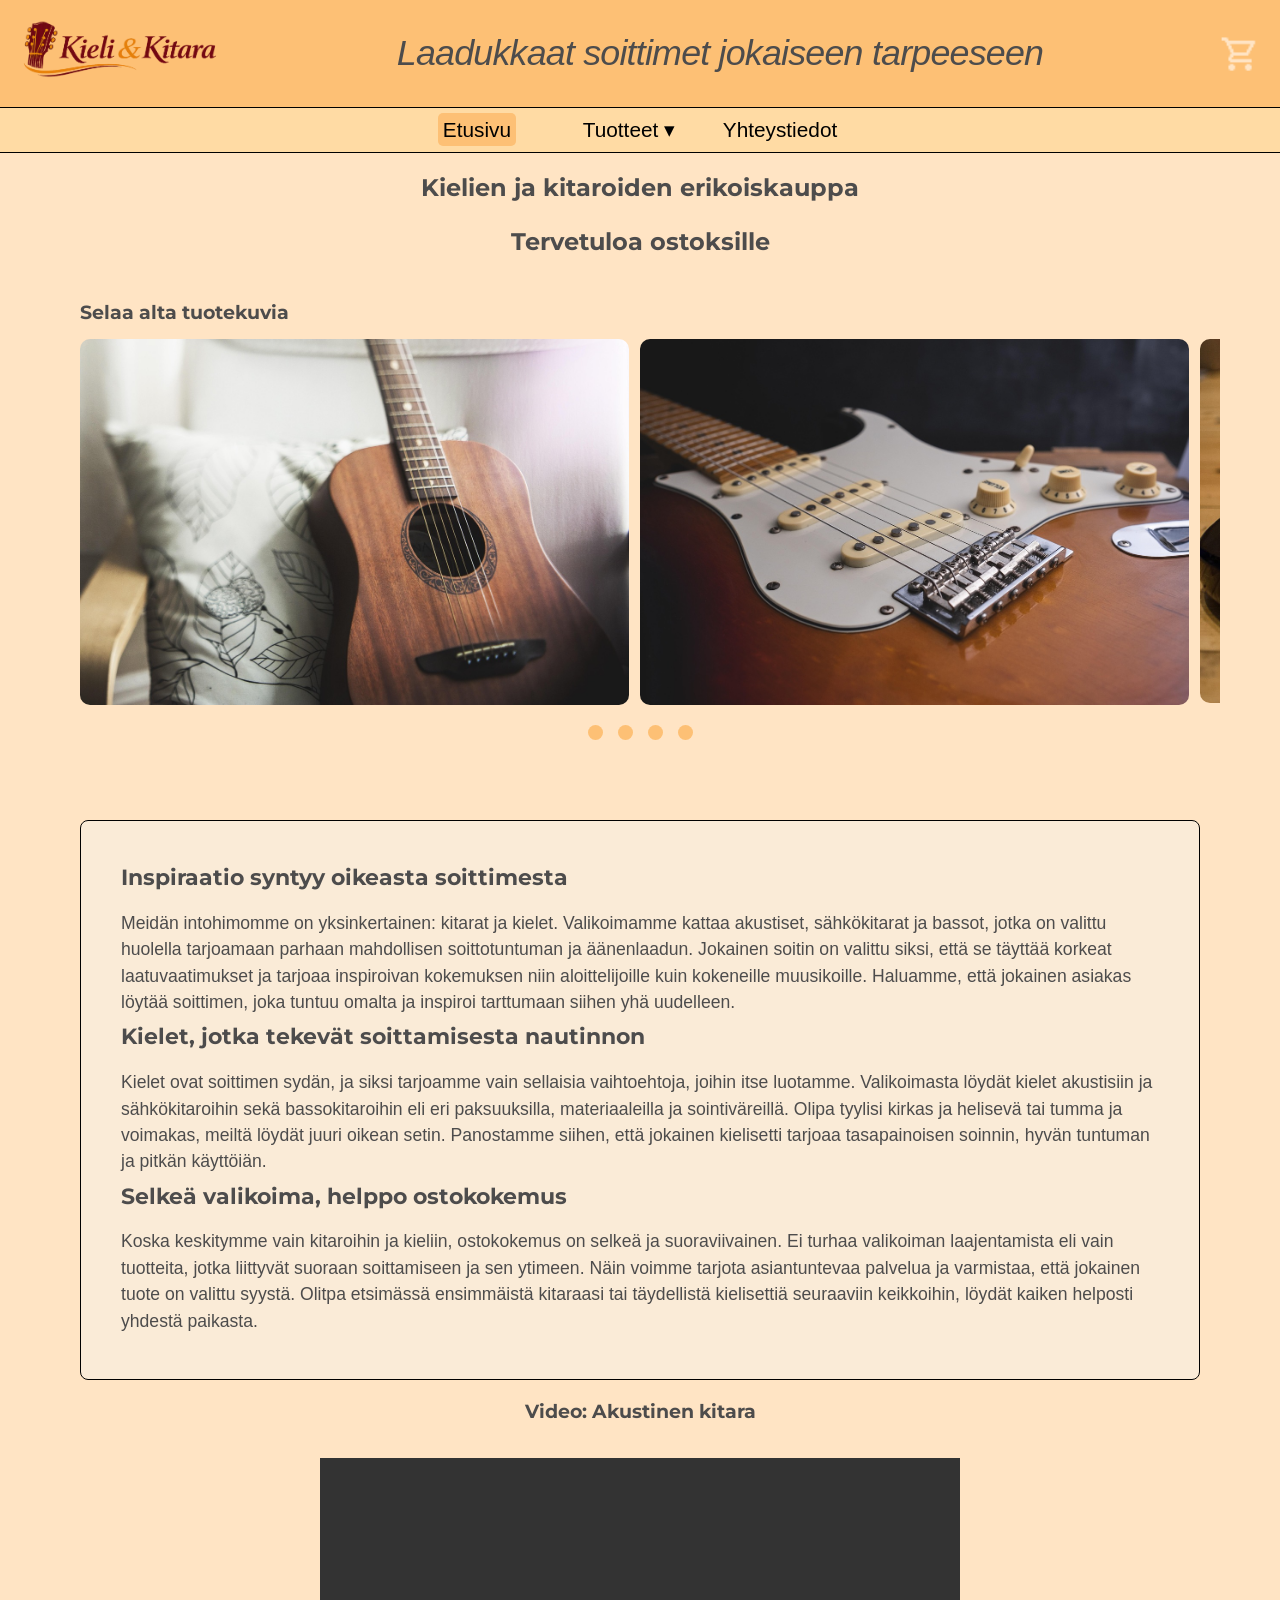
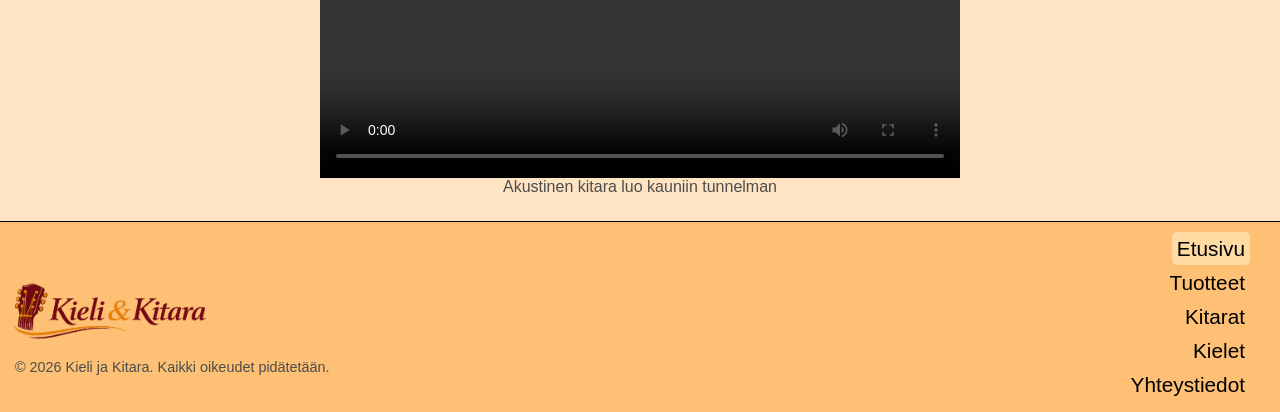
==== commit f56eabea: "Validointi tarkistettu" ====
--- a/index.html
+++ b/index.html
@@ -18,7 +18,7 @@
         <header class="header">
             <a href="index.html">
                 <img class="logo" src="images/logo.png" alt="Logossa virityskoneisto sekä teksti kieli ja kitara"
-                width="200px" height="60px">
+                width="200" height="60">
             </a>
 
             <!-- HEADER TEKSTI -->
@@ -26,7 +26,7 @@
 
             <!-- OSTOSKORIN KUVA -->
             <a href="#" class="cart-btn">
-                <img src="images/shoppingCart.png" alt="Ostoskärryjen kuva" width="50px" height="50px">
+                <img src="images/shoppingCart.png" alt="Ostoskärryjen kuva" width="50" height="50">
             </a>
         </header>
         <!-- HEADER LOPPUU -->
@@ -65,6 +65,7 @@
 
             <!-- KARUSELLI -->
             <section class="carousel-container">
+                <h3>Selaa alta tuotekuvia</h3>
 
                 <!-- NAVIGOINTI PAINIKKEET TOIMINTO -->
                 <input type="radio" name="slider" id="slide1" checked>
@@ -149,8 +150,10 @@
 
             <!-- VIDEO SISÄLTÖ -->
             <section class="video">
+                <h3>Video: Akustinen kitara</h3>
+                
                 <video controls preload="metadata" width="640" height="360">
-                    <source src="videos/guitar_video.mp4" type="video/mp4" width="640" height="360">
+                    <source src="videos/guitar_video.mp4" type="video/mp4">
                 </video>
                 <p>Akustinen kitara luo kauniin tunnelman</p>
             </section>
@@ -163,7 +166,7 @@
                 <a href="index.html">
                     <img class="footer-logo" src="images/logo.png"
                         alt="logossa virityskoneisto sekä teksti kieli ja kitara" 
-                        width="200px" height="60px">
+                        width="200" height="60">
                 </a>
                 <!-- COPYRIGHT TEKSTI-->
                 <p class="copyright">© 2026 Kieli ja Kitara. Kaikki oikeudet pidätetään.</p>
--- a/css/styles.css
+++ b/css/styles.css
@@ -20,6 +20,20 @@
     color: rgb(77, 76, 76);
 
 }
+
+/*====================*/
+/* RESPONSIIVISUUS    */
+/*====================*/
+
+/* Pienellä näytöllä piilotetaan */
+@media (max-width: 860px) {
+    .kielitaulukko {
+        display: none;
+    }
+}
+
+
+
 
 /*====================*/
 /* CONTAINER          */
@@ -91,19 +105,19 @@
 }
 
 /* Ostoskori */
-.cart-btn{
+.cart-btn {
     justify-self: end;
 }
 
 /* Kuvan asetukset */
-.cart-btn img{
+.cart-btn img {
     width: 40px;
     height: auto;
     display: block;
 }
 
 /* Hover toiminto kuvalle */
-.cart-btn:hover img{
+.cart-btn:hover img {
     transform: scale(1.1);
 }
 
@@ -346,7 +360,7 @@
 }
 
 /* Video sisältö */
-.video video{
+.video video {
     width: 100%;
     max-width: 640px;
     height: auto;
@@ -375,7 +389,7 @@
 /* Yksittäinen tuotekortti */
 .product-card {
     display: grid;
-    grid-template-rows: 220px 1fr;
+    grid-template-rows: auto 1fr;
     background-color: rgb(253, 251, 241);
     border-radius: 15px;
     overflow: hidden;
@@ -386,8 +400,9 @@
 /* Tuotekortin kuva */
 .product-card img {
     width: 100%;
-    height: auto;
+    height: 200px;
     object-fit: cover;
+    display: block;
     margin-top: 5px;
     padding: 5px;
     border-radius: 15px;
@@ -512,8 +527,22 @@
 }
 
 /*====================*/
-/* KIELISIVU          */
-/*====================*/
+/* KIELILISTA         */
+/*====================*/
+
+/* Kielisivun muotoilu */
+.kielilista {
+    display: grid;
+    grid-template-columns: auto auto;
+    width: 100%;
+    gap: 20px;
+    background: #f7f7f7;
+    padding: 20px;
+    margin-top: 20px;
+    border-radius: 10px;
+    border: 1px solid black;
+    box-shadow: 5px 5px rgba(0, 0, 0, 0.1);
+}
 
 /* Kielilistan asettelu */
 .kielilista ul {
@@ -523,20 +552,161 @@
     gap: 10px;
 }
 
-/* Kielisivun muotoilu */
-.kielilista {
-    background: #f7f7f7;
-    padding: 20px;
-    border-radius: 10px;
-    box-shadow: 5px 5px rgba(0, 0, 0, 0.1);
-}
-
 /* Kielten otsikot listassa */
 .kielilista li strong {
     display: block;
     font-size: 1.1rem;
     margin-bottom: 10px;
 }
+
+/*====================*/
+/* KIELITAULUKKO      */
+/*====================*/
+
+/* Taulukko */
+.kielitaulukko table {
+    width: 100%;
+    border-radius: 8px;
+    border-collapse: collapse;
+    border: 1px solid black;
+    box-shadow: 5px 5px rgba(0, 0, 0, 0.1);
+}
+
+/* Otsikkorivi */
+.kielitaulukko th {
+    padding: 10px;
+    background-color: rgb(253, 192, 117);
+    border: 1px solid black;
+}
+
+/* Taulukon solut */
+.kielitaulukko td {
+    padding: 10px;
+    background-color: antiquewhite;
+    border: 1px solid black;
+
+}
+
+/*====================*/
+/* LOMAKE             */
+/*====================*/
+
+/* Lomakkeen asettelu */
+.lomake {
+    width: min(600px, calc(100% - 32px));
+    margin: 40px auto;
+    background-color: rgb(253, 251, 241);
+    border: 1px solid black;
+    border-radius: 4px;
+    padding: 20px;
+    font-weight: bold;
+}
+
+/* Lomakkeen muotoilu */
+form {
+    background-color: rgb(253, 251, 241);
+    padding: 20px;
+    margin-bottom: 10px;
+    border: 1px solid black;
+    border-radius: 4px;
+}
+
+/* Kenttien asettelu */
+fieldset {
+    border: 1px solid black;
+    border-radius: 4px;
+    padding: 15px;
+    margin-bottom: 10px;
+}
+
+form p {
+    font-size: 0.9rem;
+    font-weight: normal;
+}
+
+/* Kenttien asettelu */
+.kentta {
+    margin-bottom: 15px;
+}
+
+/* Viimeinen kenttä */
+.kentta:last-child {
+    margin-bottom: 0;
+}
+
+/* Kenttien otsikot */
+.kentta label {
+    display: block;
+    margin-bottom: 5px;
+}
+
+/* Kenttien placeholderit */
+input::placeholder{
+    padding-left: 3px;
+}
+
+/* Tekstikentän placeholder */
+textarea::placeholder{
+    padding-left: 3px;
+}
+
+/* Valintakenttien muotoilu */
+.valinta{
+    display: flex;
+    gap: 10px;
+    align-items: center;
+}
+
+/* Valintakenttien otsikko */
+.valinta label {
+    display: inline;
+    margin-bottom: 0;
+}
+
+/* Syötekentät */
+input:not([type="radio"]):not([type="checkbox"]),
+select,
+textarea {
+    display: block;
+    width: 100%;
+}
+
+/* Käyttäjän syötteiden validointi */
+input:user-invalid,
+select:user-invalid,
+textarea:user-invalid {
+    border: 2px solid red;
+}
+
+/* Pakollinen *-merkki */
+.pakollinen {
+    color: red;
+    font-size: 0.9rem;
+}
+
+/* Painikkeet asettelu */
+.painikkeet {
+    display: flex;
+    justify-content: space-between;
+    margin-top: 20px;
+    gap: 10px;
+}
+
+/* Painikkeet muotoilu */
+button {
+    padding: 10px 20px;
+    background-color: rgb(253, 192, 117);
+    border: none;
+    border-radius: 4px;
+    cursor: pointer;
+    font-weight: bold;
+}
+
+/* Painikkeet hover-efekti */
+button:hover {
+    background-color: rgb(255, 219, 164);
+}
+
 
 /*====================*/
 /* FOOTER             */
@@ -615,4 +785,5 @@
 .footer-nav a.active {
     background-color: rgb(255, 219, 164);
     border-radius: 5px;
-}+}
+
